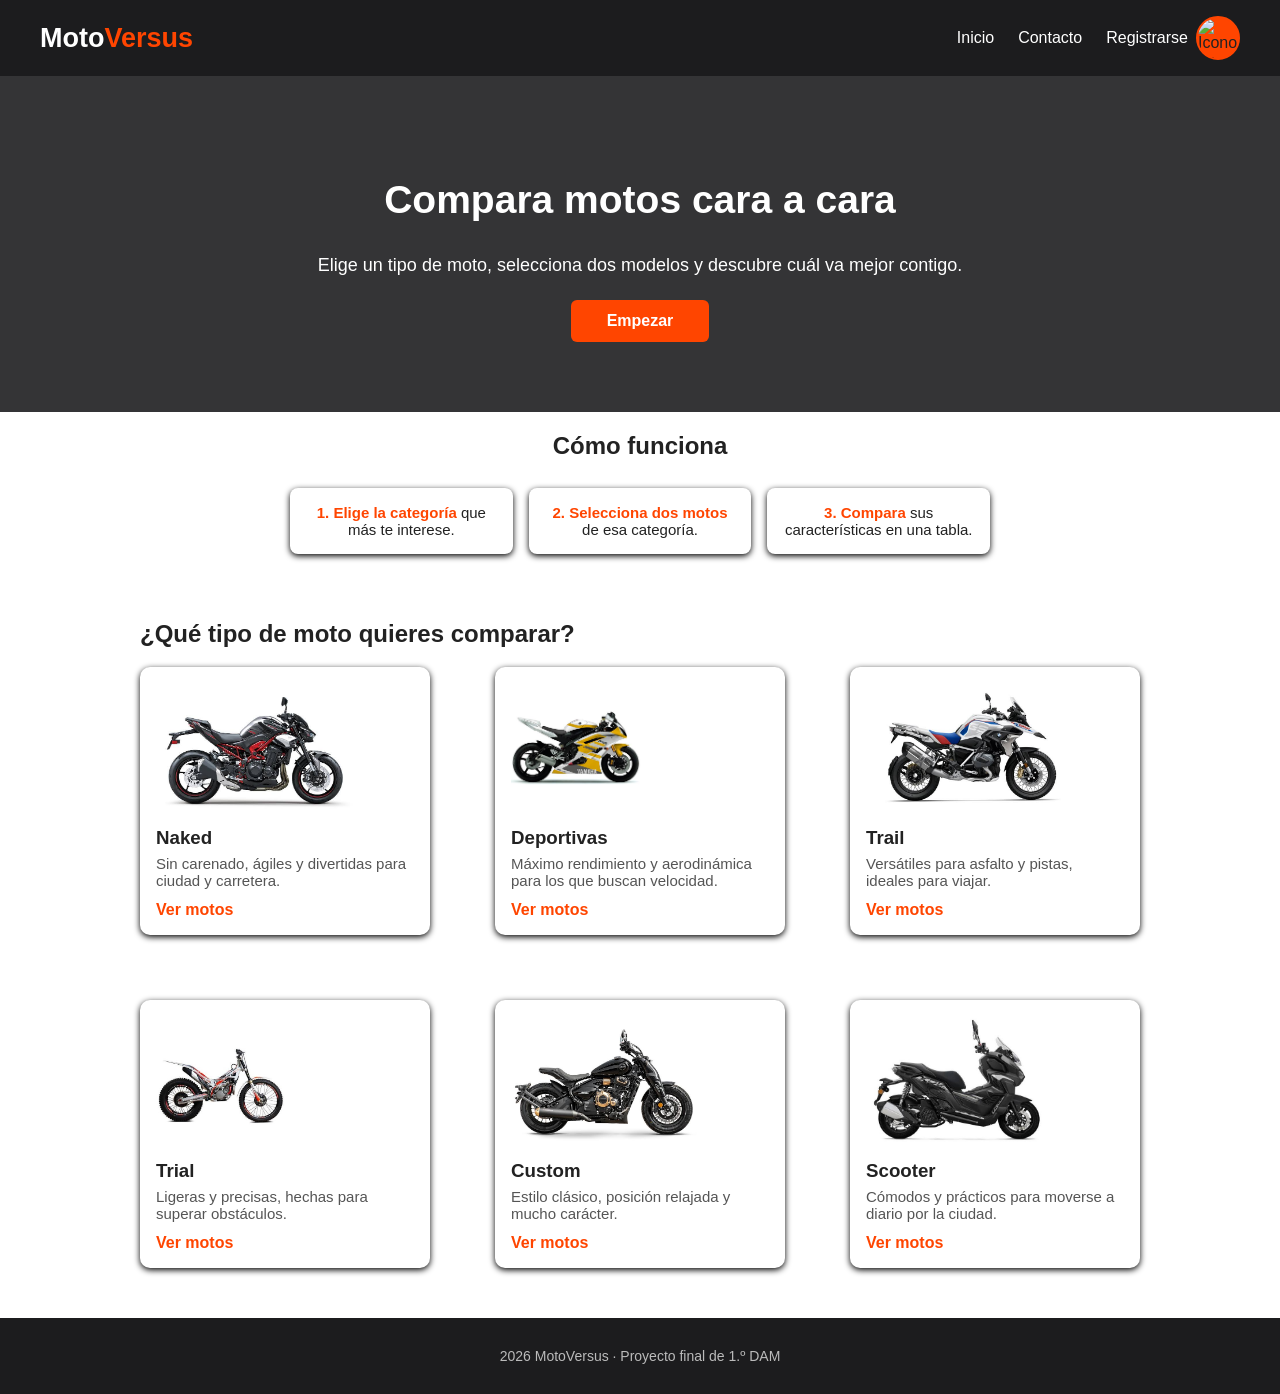
==== Comparador_Motos/index.html @ 123bb183 "Presentacion Beta" ====
<!doctype html>
<html lang="es">
  <head>
    <meta charset="utf-8" />
    <meta name="viewport" content="width=device-width, initial-scale=1" />
    <title>MotoVersus</title>
    <link rel="stylesheet" href="index.css" />
  </head>
  <body>
    <header class="cabecera">
      <h1 class="logo">Moto<span>Versus</span></h1>
      <nav>
        <a href="index.html">Inicio</a>
        <a href="contacto.html">Contacto</a>
        <a>Registrarse</a>
        <img src="../IMagenes/usuario.png" class="usuario" alt="Icono de usuario"></img>
      </nav>
    </header>

    <main>
      <div class="titulo">
        <h2>Compara motos cara a cara</h2>
        <p>Elige un tipo de moto, selecciona dos modelos y descubre cuál va mejor contigo.</p>
        <a class="boton" href="#categoria">Empezar</a>
      </div>

      <div class="pasos">
        <h2>Cómo funciona</h2>
        <ol>
          <li><strong>1. Elige la categoría</strong> que más te interese.</li>
          <li><strong>2. Selecciona dos motos</strong> de esa categoría.</li>
          <li><strong>3. Compara</strong> sus características en una tabla.</li>
        </ol>
      </div>

      <div id="categoria" class="categoria">
        <h2>¿Qué tipo de moto quieres comparar?</h2>
        <div class="rejilla">
          <div class="tarjeta">
            <img src="../Imagenes/Naked.jpeg" class="foto"></img>
            <h3>Naked</h3>
            <p>Sin carenado, ágiles y divertidas para ciudad y carretera.</p>
            <a href="naked.html">Ver motos</a>
          </div>
          <div class="tarjeta">
            <img src="../Imagenes/Deportiva.jpeg" class="foto"></img>
            <h3>Deportivas</h3>
            <p>Máximo rendimiento y aerodinámica para los que buscan velocidad.</p>
            <a href="deportivas.html">Ver motos</a>
          </div>
          <div class="tarjeta">
            <img src="../Imagenes/Trail.jpeg" class="foto"></img>
            <h3>Trail</h3>
            <p>Versátiles para asfalto y pistas, ideales para viajar.</p>
            <a href="trail.html">Ver motos</a>
          </div>
          <div class="tarjeta">
            <img src="../Imagenes/Trial.jpeg" class="foto"></img>
            <h3>Trial</h3>
            <p>Ligeras y precisas, hechas para superar obstáculos.</p>
            <a href="trial.html">Ver motos</a>
          </div>
          <div class="tarjeta">
            <img src="../Imagenes/Custom.jpeg" class="foto"></img>
            <h3>Custom</h3>
            <p>Estilo clásico, posición relajada y mucho carácter.</p>
            <a href="custom.html">Ver motos</a>
          </div>
          <div class="tarjeta">
            <img src="../Imagenes/Scooter.jpeg" class="foto"></img>
            <h3>Scooter</h3>
            <p>Cómodos y prácticos para moverse a diario por la ciudad.</p>
            <a href="scooter.html">Ver motos</a>
          </div>
        </div>
      </div>

    </main>

    <footer>
      <p>2026 MotoVersus · Proyecto final de 1.º DAM</p>
    </footer>
  </body>
</html>
---- Comparador_Motos/index.css ----
.cabecera {
  display: flex;
  justify-content: space-between;
  align-items: center;
  padding: 16px 40px;
  background: #1c1c1e;
}
.logo {
  margin: 0;
  color: white;
  font-size: 27px;
}
.logo span {
  color: orangered;
}
body {
  margin: 0;
  font-family: Arial, sans-serif;
  background: white;
  color: #222;
}
nav {
  display: flex;
  align-items: center;
}
nav a {
  color: white;
  text-decoration: none;
  margin-left: 24px;
}
.usuario {
  width: 40px;
  height: 40px;
  border: 2px solid orangered;
  border-radius: 50%;
  margin-left: 8px;
}
.usuario {
  background: orangered;
}

.titulo {
  text-align: center;
  padding: 70px 20px;
  background: #343436;
  color: white;
}
.titulo h2 {
  font-size: 39px;
}
.titulo p {
  font-size: 18px;
  margin: 0 0 24px;
  color: white;
}
.boton {
  display: inline-block;
  padding: 12px 36px;
  background: orangered;
  color: white;
  text-decoration: none;
  border-radius: 6px;
  font-weight: bold;
}

.pasos h2 {
  text-align: center;
  margin-bottom: 28px;
}
.pasos li {
  flex: 1;
  background: #fff;
  padding: 16px;
  border-radius: 8px;
  text-align: center;
  font-size: 15px;
  box-shadow: 0 2px 6px black;
}
.pasos strong {
  color: orangered;
}
.categoria {
  max-width: 1000px;
  margin: auto;
  padding: 30px 20px 50px;
}

.rejilla {
  display: grid;
  grid-template-columns: repeat(3, 1fr);
  gap: 65px;
}

.tarjeta {
  background: white;
  padding: 16px;
  border-radius: 10px;
  box-shadow: 0 2px 6px black;
}
.tarjeta .foto {
  height: 130px;
  background: white;
  color: gray;
  border-radius: 6px;
  display: flex;
  justify-content: center;
  align-items: center;
}
.tarjeta h3 {
  margin: 14px 0 6px;
}
.tarjeta p {
  margin: 0 0 12px;
  font-size: 15px;
  color: #555;
}
.tarjeta a {
  color: orangered;
  font-weight: bold;
  text-decoration: none;
}

.pasos {
  max-width: 700px;
  margin: 0 auto;
}
.pasos ol {
  list-style: none;
  padding: 0;
  display: flex;
  gap: 16px;
}

footer {
  text-align: center;
  padding: 16px;
  background: #1c1c1e;
  color: #bbb;
  font-size: 14px;
}
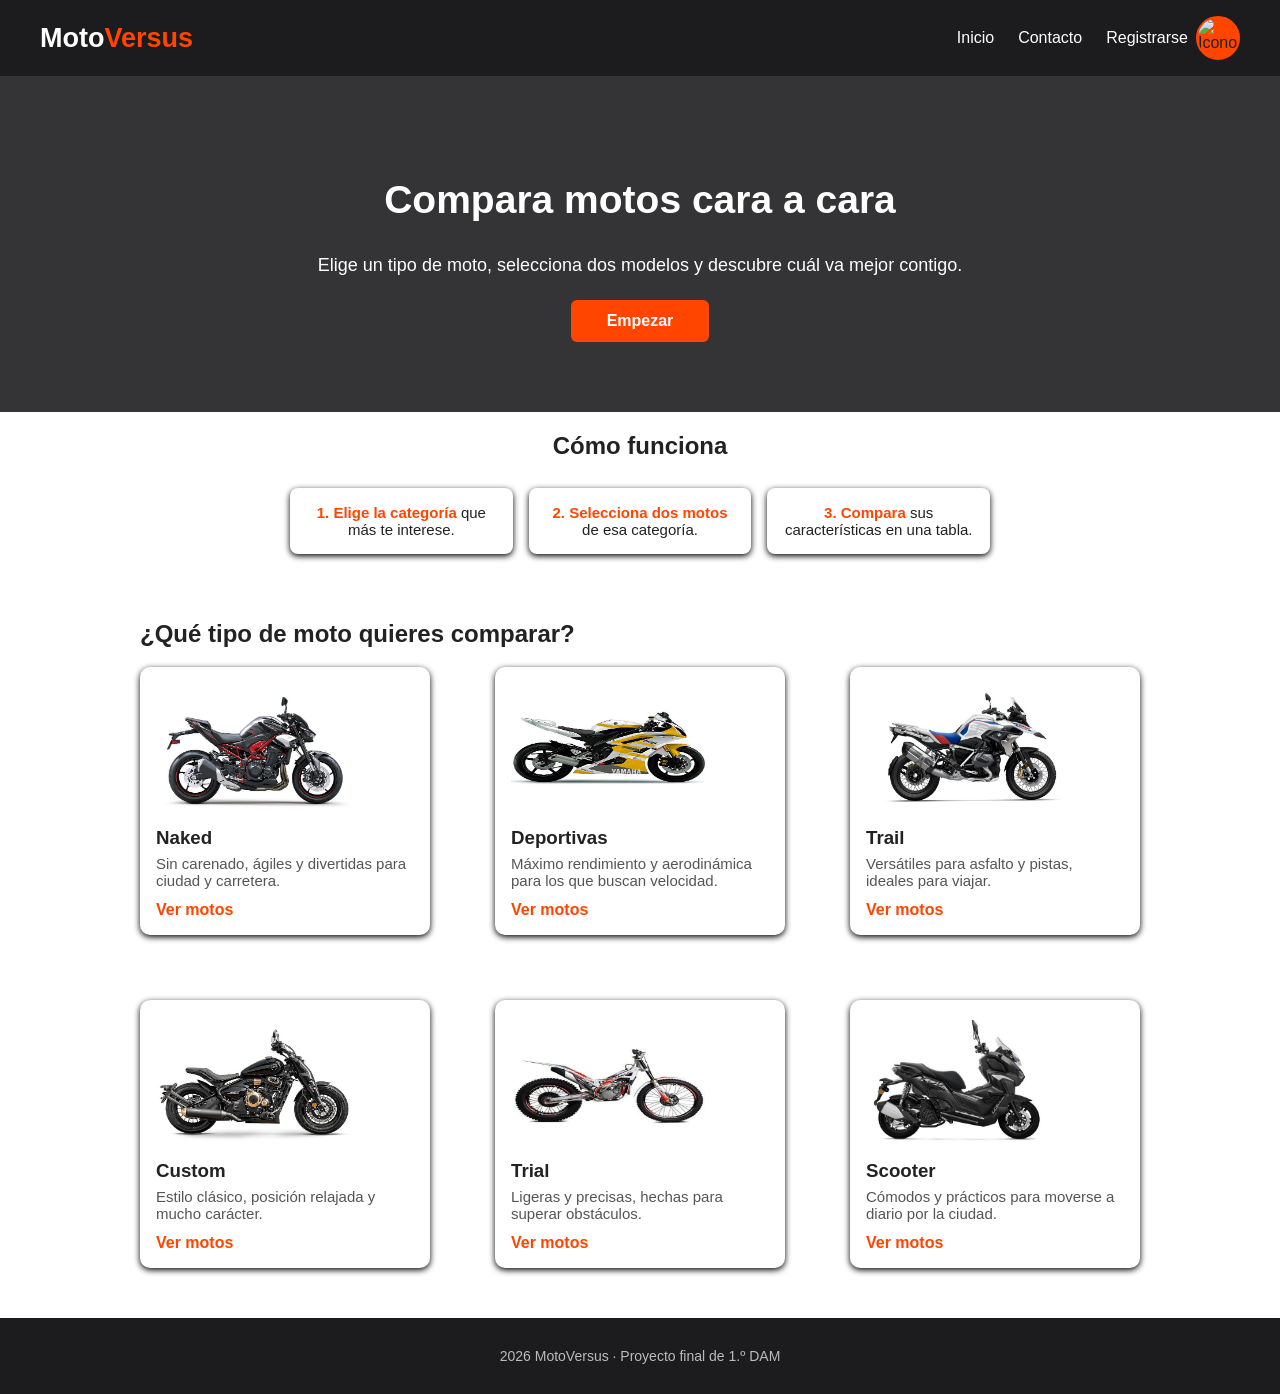
==== commit 34a0afb3: "docs:Se ajustan las medidas de las fotos (Posible cambio de fotos" ====
--- a/Comparador_Motos/index.html
+++ b/Comparador_Motos/index.html
@@ -27,20 +27,20 @@
       <div class="pasos">
         <h2>Cómo funciona</h2>
         <ol>
-          <li><strong>1. Elige la categoría</strong> que más te interese.</li>
-          <li><strong>2. Selecciona dos motos</strong> de esa categoría.</li>
-          <li><strong>3. Compara</strong> sus características en una tabla.</li>
+          <li><span>1. Elige la categoría</span> que más te interese.</li>
+          <li><span>2. Selecciona dos motos</span> de esa categoría.</li>
+          <li><span>3. Compara</span> sus características en una tabla.</li>
         </ol>
       </div>
 
       <div id="categoria" class="categoria">
         <h2>¿Qué tipo de moto quieres comparar?</h2>
-        <div class="rejilla">
+        <div class="tabla">
           <div class="tarjeta">
             <img src="../Imagenes/Naked.jpeg" class="foto"></img>
             <h3>Naked</h3>
             <p>Sin carenado, ágiles y divertidas para ciudad y carretera.</p>
-            <a href="naked.html">Ver motos</a>
+            <a href="nakeds.html">Ver motos</a>
           </div>
           <div class="tarjeta">
             <img src="../Imagenes/Deportiva.jpeg" class="foto"></img>
@@ -55,16 +55,16 @@
             <a href="trail.html">Ver motos</a>
           </div>
           <div class="tarjeta">
+            <img src="../Imagenes/Custom.jpeg" class="foto"></img>
+            <h3>Custom</h3>
+            <p>Estilo clásico, posición relajada y mucho carácter.</p>
+            <a href="custom.html">Ver motos</a>
+          </div>
+          <div class="tarjeta">
             <img src="../Imagenes/Trial.jpeg" class="foto"></img>
             <h3>Trial</h3>
             <p>Ligeras y precisas, hechas para superar obstáculos.</p>
             <a href="trial.html">Ver motos</a>
-          </div>
-          <div class="tarjeta">
-            <img src="../Imagenes/Custom.jpeg" class="foto"></img>
-            <h3>Custom</h3>
-            <p>Estilo clásico, posición relajada y mucho carácter.</p>
-            <a href="custom.html">Ver motos</a>
           </div>
           <div class="tarjeta">
             <img src="../Imagenes/Scooter.jpeg" class="foto"></img>
--- a/Comparador_Motos/index.css
+++ b/Comparador_Motos/index.css
@@ -4,20 +4,6 @@
   align-items: center;
   padding: 16px 40px;
   background: #1c1c1e;
-}
-.logo {
-  margin: 0;
-  color: white;
-  font-size: 27px;
-}
-.logo span {
-  color: orangered;
-}
-body {
-  margin: 0;
-  font-family: Arial, sans-serif;
-  background: white;
-  color: #222;
 }
 nav {
   display: flex;
@@ -28,15 +14,27 @@
   text-decoration: none;
   margin-left: 24px;
 }
+.logo {
+  margin: 0;
+  color: white;
+  font-size: 27px;
+}
+.logo span {
+  color: orangered;
+}
 .usuario {
   width: 40px;
   height: 40px;
   border: 2px solid orangered;
   border-radius: 50%;
   margin-left: 8px;
+  background: orangered;
 }
-.usuario {
-  background: orangered;
+body {
+  margin: 0;
+  font-family: Arial, sans-serif;
+  background: white;
+  color: #222;
 }
 
 .titulo {
@@ -62,7 +60,16 @@
   border-radius: 6px;
   font-weight: bold;
 }
-
+.pasos {
+  max-width: 700px;
+  margin: 0 auto;
+}
+.pasos ol {
+  list-style: none;
+  padding: 0;
+  display: flex;
+  gap: 16px;
+}
 .pasos h2 {
   text-align: center;
   margin-bottom: 28px;
@@ -76,28 +83,36 @@
   font-size: 15px;
   box-shadow: 0 2px 6px black;
 }
-.pasos strong {
+.pasos span {
   color: orangered;
+  font-weight: bold;
 }
 .categoria {
   max-width: 1000px;
   margin: auto;
   padding: 30px 20px 50px;
 }
-
-.rejilla {
+.tabla {
   display: grid;
-  grid-template-columns: repeat(3, 1fr);
+  grid-template-columns: repeat(1, 1fr);
   gap: 65px;
+}@media (min-width: 576px) {
+.tabla {
+  grid-template-columns: repeat(2, 1fr);
 }
-
+@media (min-width: 1024px) {
+  .tabla {
+    grid-template-columns: repeat(3, 1fr);
+}
+}
+/* Establecer medidas y con otra llavecilla poner el estilo para esass medidas */
 .tarjeta {
   background: white;
   padding: 16px;
   border-radius: 10px;
   box-shadow: 0 2px 6px black;
 }
-.tarjeta .foto {
+.foto {
   height: 130px;
   background: white;
   color: gray;
@@ -119,18 +134,6 @@
   font-weight: bold;
   text-decoration: none;
 }
-
-.pasos {
-  max-width: 700px;
-  margin: 0 auto;
-}
-.pasos ol {
-  list-style: none;
-  padding: 0;
-  display: flex;
-  gap: 16px;
-}
-
 footer {
   text-align: center;
   padding: 16px;
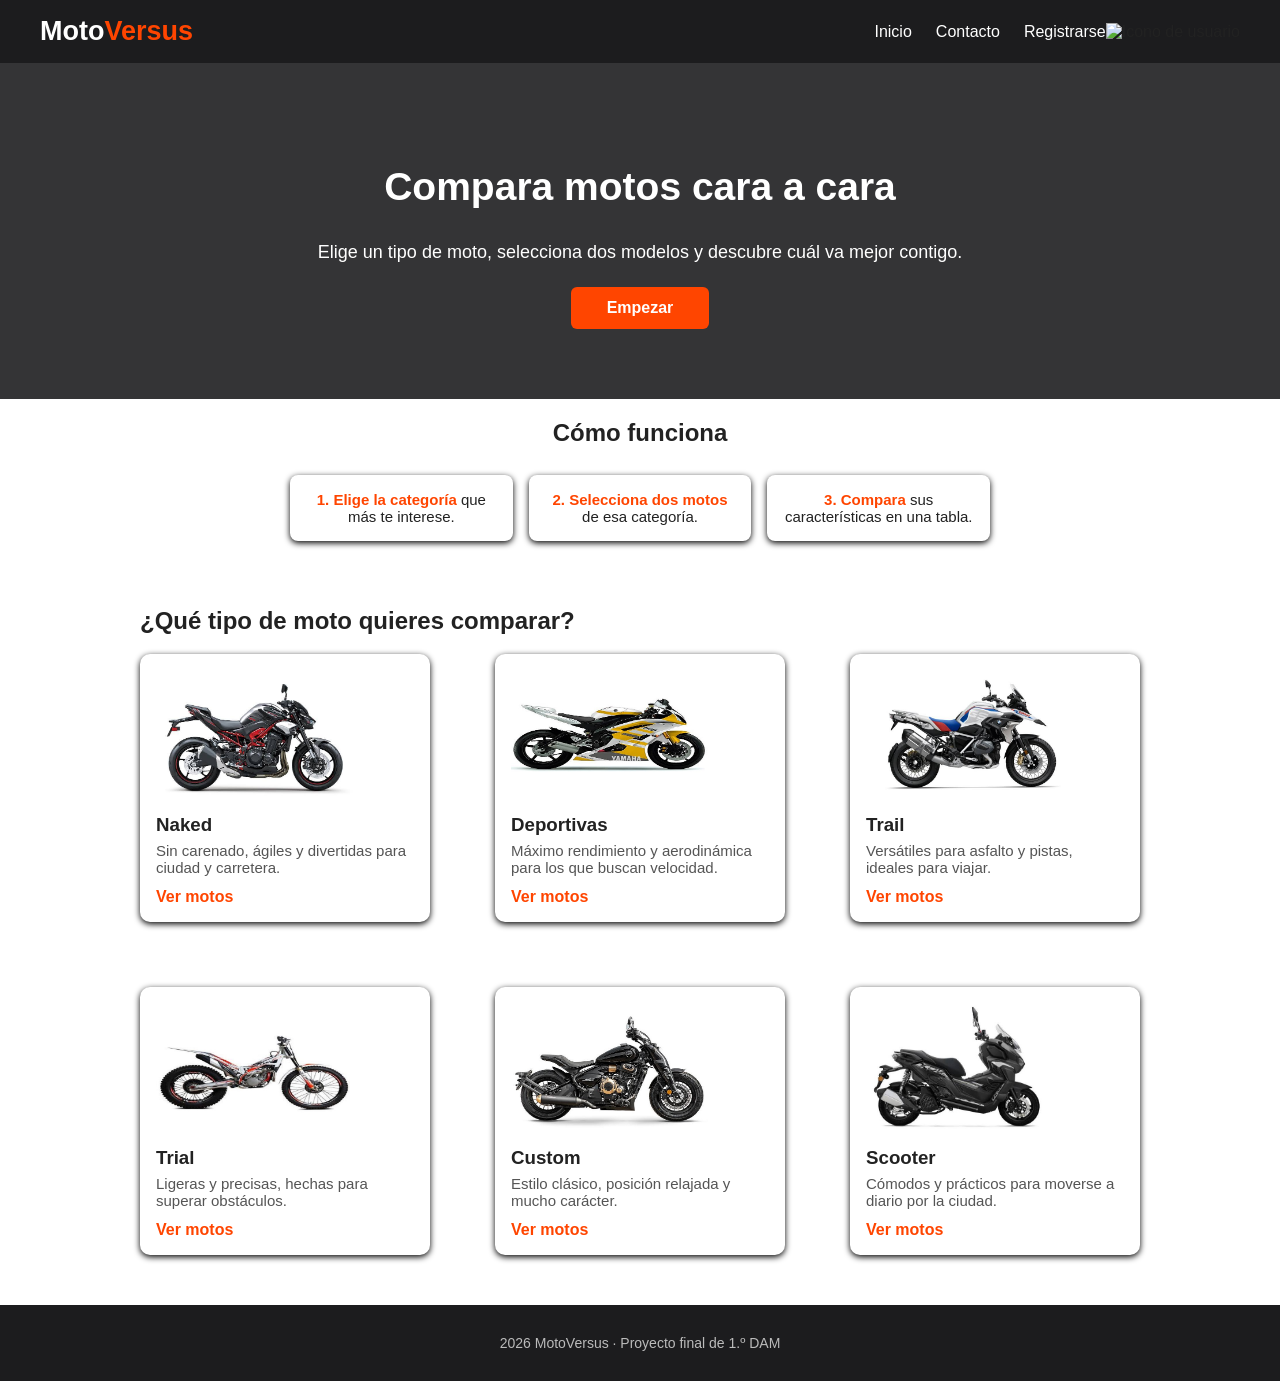
==== commit eee9ef25: "docs: Borrado de archivos que se colaron de programacion" ====
--- a/Comparador_Motos/index.html
+++ b/Comparador_Motos/index.html
@@ -13,7 +13,7 @@
         <a href="index.html">Inicio</a>
         <a href="contacto.html">Contacto</a>
         <a>Registrarse</a>
-        <img src="../IMagenes/usuario.png" class="usuario" alt="Icono de usuario"></img>
+        <img src="../IMagenes/usuario.png"  alt="Icono de usuario"></img>
       </nav>
     </header>
 
@@ -27,20 +27,20 @@
       <div class="pasos">
         <h2>Cómo funciona</h2>
         <ol>
-          <li><span>1. Elige la categoría</span> que más te interese.</li>
-          <li><span>2. Selecciona dos motos</span> de esa categoría.</li>
-          <li><span>3. Compara</span> sus características en una tabla.</li>
+          <li><strong>1. Elige la categoría</strong> que más te interese.</li>
+          <li><strong>2. Selecciona dos motos</strong> de esa categoría.</li>
+          <li><strong>3. Compara</strong> sus características en una tabla.</li>
         </ol>
       </div>
 
       <div id="categoria" class="categoria">
         <h2>¿Qué tipo de moto quieres comparar?</h2>
-        <div class="tabla">
+        <div class="rejilla">
           <div class="tarjeta">
             <img src="../Imagenes/Naked.jpeg" class="foto"></img>
             <h3>Naked</h3>
             <p>Sin carenado, ágiles y divertidas para ciudad y carretera.</p>
-            <a href="nakeds.html">Ver motos</a>
+            <a href="naked.html">Ver motos</a>
           </div>
           <div class="tarjeta">
             <img src="../Imagenes/Deportiva.jpeg" class="foto"></img>
@@ -55,16 +55,16 @@
             <a href="trail.html">Ver motos</a>
           </div>
           <div class="tarjeta">
+            <img src="../Imagenes/Trial.jpeg" class="foto"></img>
+            <h3>Trial</h3>
+            <p>Ligeras y precisas, hechas para superar obstáculos.</p>
+            <a href="trial.html">Ver motos</a>
+          </div>
+          <div class="tarjeta">
             <img src="../Imagenes/Custom.jpeg" class="foto"></img>
             <h3>Custom</h3>
             <p>Estilo clásico, posición relajada y mucho carácter.</p>
             <a href="custom.html">Ver motos</a>
-          </div>
-          <div class="tarjeta">
-            <img src="../Imagenes/Trial.jpeg" class="foto"></img>
-            <h3>Trial</h3>
-            <p>Ligeras y precisas, hechas para superar obstáculos.</p>
-            <a href="trial.html">Ver motos</a>
           </div>
           <div class="tarjeta">
             <img src="../Imagenes/Scooter.jpeg" class="foto"></img>
--- a/Comparador_Motos/index.css
+++ b/Comparador_Motos/index.css
@@ -4,6 +4,20 @@
   align-items: center;
   padding: 16px 40px;
   background: #1c1c1e;
+}
+.logo {
+  margin: 0;
+  color: white;
+  font-size: 27px;
+}
+.logo span {
+  color: orangered;
+}
+body {
+  margin: 0;
+  font-family: Arial, sans-serif;
+  background: white;
+  color: #222;
 }
 nav {
   display: flex;
@@ -14,27 +28,15 @@
   text-decoration: none;
   margin-left: 24px;
 }
-.logo {
-  margin: 0;
-  color: white;
-  font-size: 27px;
-}
-.logo span {
-  color: orangered;
-}
 .usuario {
   width: 40px;
   height: 40px;
   border: 2px solid orangered;
   border-radius: 50%;
   margin-left: 8px;
+}
+.usuario {
   background: orangered;
-}
-body {
-  margin: 0;
-  font-family: Arial, sans-serif;
-  background: white;
-  color: #222;
 }
 
 .titulo {
@@ -60,16 +62,7 @@
   border-radius: 6px;
   font-weight: bold;
 }
-.pasos {
-  max-width: 700px;
-  margin: 0 auto;
-}
-.pasos ol {
-  list-style: none;
-  padding: 0;
-  display: flex;
-  gap: 16px;
-}
+
 .pasos h2 {
   text-align: center;
   margin-bottom: 28px;
@@ -83,36 +76,27 @@
   font-size: 15px;
   box-shadow: 0 2px 6px black;
 }
-.pasos span {
+.pasos strong {
   color: orangered;
-  font-weight: bold;
 }
 .categoria {
   max-width: 1000px;
   margin: auto;
   padding: 30px 20px 50px;
 }
-.tabla {
+
+.rejilla {
   display: grid;
-  grid-template-columns: repeat(1, 1fr);
+  grid-template-columns: repeat(3, 1fr);
   gap: 65px;
-}@media (min-width: 576px) {
-.tabla {
-  grid-template-columns: repeat(2, 1fr);
 }
-@media (min-width: 1024px) {
-  .tabla {
-    grid-template-columns: repeat(3, 1fr);
-}
-}
-/* Establecer medidas y con otra llavecilla poner el estilo para esass medidas */
 .tarjeta {
   background: white;
   padding: 16px;
   border-radius: 10px;
   box-shadow: 0 2px 6px black;
 }
-.foto {
+.tarjeta .foto {
   height: 130px;
   background: white;
   color: gray;
@@ -134,6 +118,17 @@
   font-weight: bold;
   text-decoration: none;
 }
+
+.pasos {
+  max-width: 700px;
+  margin: 0 auto;
+}
+.pasos ol {
+  list-style: none;
+  padding: 0;
+  display: flex;
+  gap: 16px;
+}
 footer {
   text-align: center;
   padding: 16px;
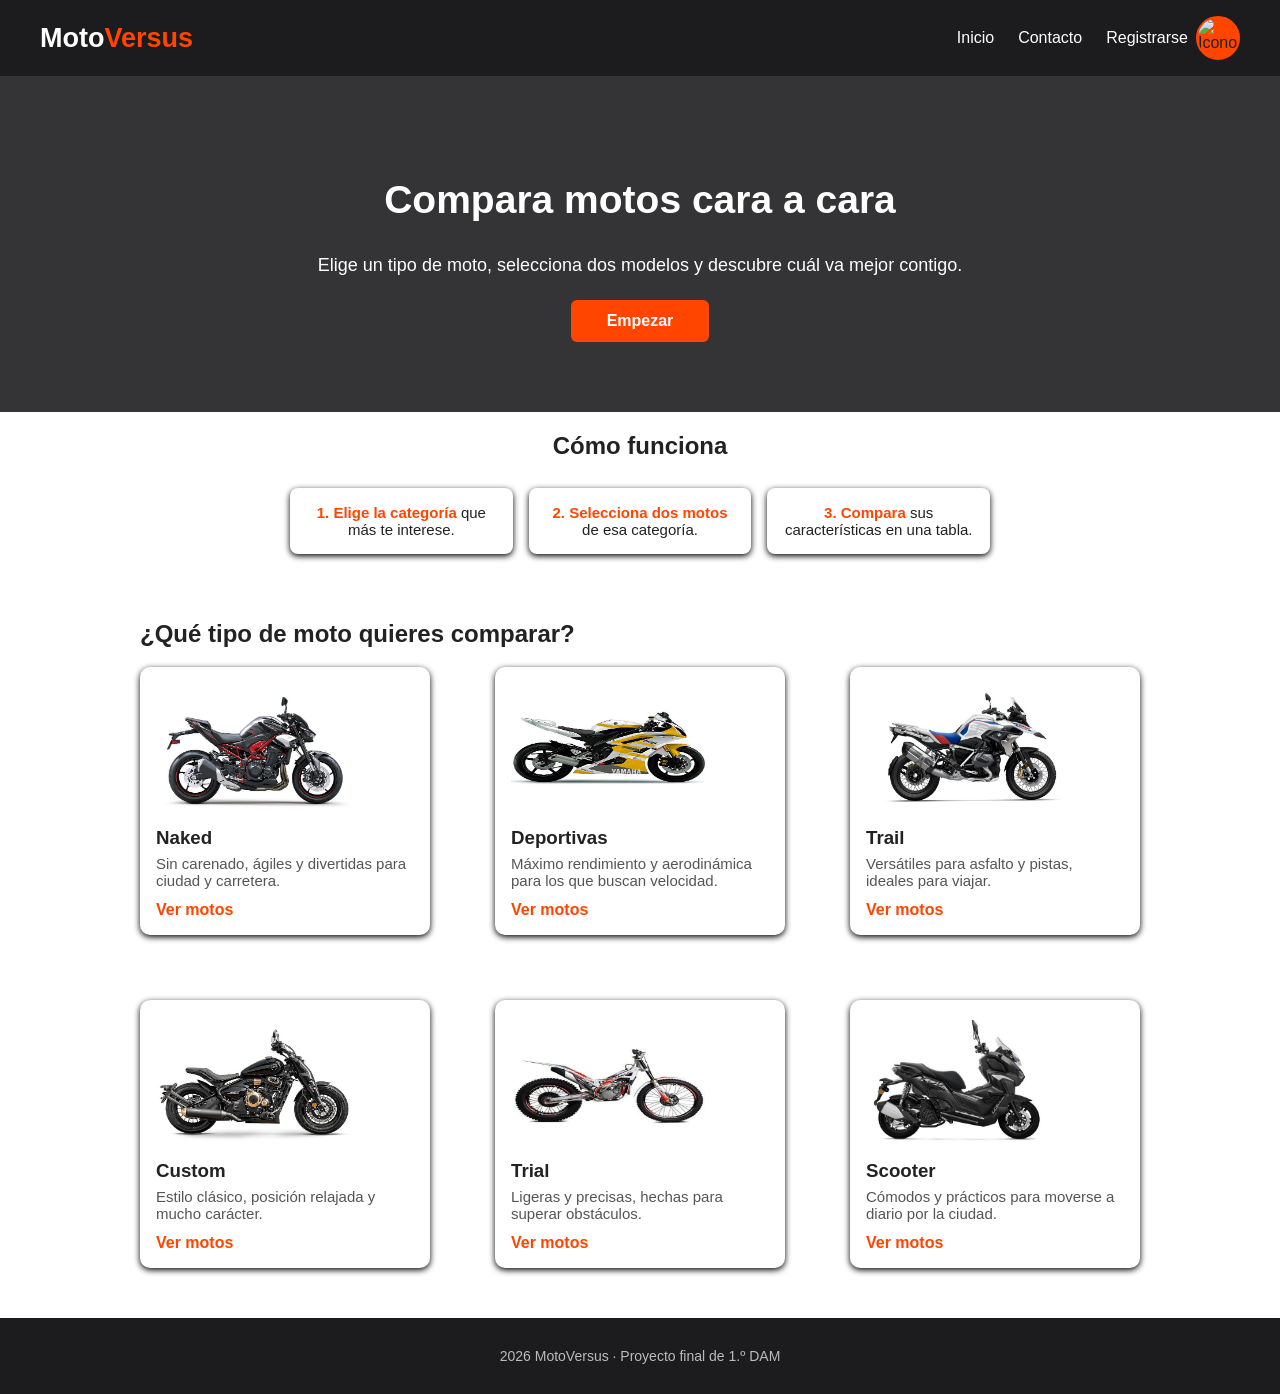
==== commit 1f909dfd: "docs: Empieza el html del comparador" ====
--- a/Comparador_Motos/index.html
+++ b/Comparador_Motos/index.html
@@ -13,7 +13,7 @@
         <a href="index.html">Inicio</a>
         <a href="contacto.html">Contacto</a>
         <a>Registrarse</a>
-        <img src="../IMagenes/usuario.png"  alt="Icono de usuario"></img>
+        <img src="../IMagenes/usuario.png" class="usuario" alt="Icono de usuario"></img>
       </nav>
     </header>
 
@@ -23,24 +23,25 @@
         <p>Elige un tipo de moto, selecciona dos modelos y descubre cuál va mejor contigo.</p>
         <a class="boton" href="#categoria">Empezar</a>
       </div>
+    </main>
 
-      <div class="pasos">
+      <article class="pasos">
         <h2>Cómo funciona</h2>
         <ol>
-          <li><strong>1. Elige la categoría</strong> que más te interese.</li>
-          <li><strong>2. Selecciona dos motos</strong> de esa categoría.</li>
-          <li><strong>3. Compara</strong> sus características en una tabla.</li>
+          <li><span>1. Elige la categoría</span> que más te interese.</li>
+          <li><span>2. Selecciona dos motos</span> de esa categoría.</li>
+          <li><span>3. Compara</span> sus características en una tabla.</li>
         </ol>
-      </div>
+      </article>
 
-      <div id="categoria" class="categoria">
+      <article id="categoria" class="categoria">
         <h2>¿Qué tipo de moto quieres comparar?</h2>
-        <div class="rejilla">
+        <div class="tabla">
           <div class="tarjeta">
             <img src="../Imagenes/Naked.jpeg" class="foto"></img>
             <h3>Naked</h3>
             <p>Sin carenado, ágiles y divertidas para ciudad y carretera.</p>
-            <a href="naked.html">Ver motos</a>
+            <a href="nakeds.html">Ver motos</a>
           </div>
           <div class="tarjeta">
             <img src="../Imagenes/Deportiva.jpeg" class="foto"></img>
@@ -55,16 +56,16 @@
             <a href="trail.html">Ver motos</a>
           </div>
           <div class="tarjeta">
+            <img src="../Imagenes/Custom.jpeg" class="foto"></img>
+            <h3>Custom</h3>
+            <p>Estilo clásico, posición relajada y mucho carácter.</p>
+            <a href="custom.html">Ver motos</a>
+          </div>
+          <div class="tarjeta">
             <img src="../Imagenes/Trial.jpeg" class="foto"></img>
             <h3>Trial</h3>
             <p>Ligeras y precisas, hechas para superar obstáculos.</p>
             <a href="trial.html">Ver motos</a>
-          </div>
-          <div class="tarjeta">
-            <img src="../Imagenes/Custom.jpeg" class="foto"></img>
-            <h3>Custom</h3>
-            <p>Estilo clásico, posición relajada y mucho carácter.</p>
-            <a href="custom.html">Ver motos</a>
           </div>
           <div class="tarjeta">
             <img src="../Imagenes/Scooter.jpeg" class="foto"></img>
@@ -73,9 +74,8 @@
             <a href="scooter.html">Ver motos</a>
           </div>
         </div>
-      </div>
+      </article>
 
-    </main>
 
     <footer>
       <p>2026 MotoVersus · Proyecto final de 1.º DAM</p>
--- a/Comparador_Motos/index.css
+++ b/Comparador_Motos/index.css
@@ -4,20 +4,6 @@
   align-items: center;
   padding: 16px 40px;
   background: #1c1c1e;
-}
-.logo {
-  margin: 0;
-  color: white;
-  font-size: 27px;
-}
-.logo span {
-  color: orangered;
-}
-body {
-  margin: 0;
-  font-family: Arial, sans-serif;
-  background: white;
-  color: #222;
 }
 nav {
   display: flex;
@@ -28,15 +14,27 @@
   text-decoration: none;
   margin-left: 24px;
 }
+.logo {
+  margin: 0;
+  color: white;
+  font-size: 27px;
+}
+.logo span {
+  color: orangered;
+}
 .usuario {
   width: 40px;
   height: 40px;
   border: 2px solid orangered;
   border-radius: 50%;
   margin-left: 8px;
+  background: orangered;
 }
-.usuario {
-  background: orangered;
+body {
+  margin: 0;
+  font-family: Arial, sans-serif;
+  background: white;
+  color: #222;
 }
 
 .titulo {
@@ -62,7 +60,16 @@
   border-radius: 6px;
   font-weight: bold;
 }
-
+.pasos {
+  max-width: 700px;
+  margin: 0 auto;
+}
+.pasos ol {
+  list-style: none;
+  padding: 0;
+  display: flex;
+  gap: 16px;
+}
 .pasos h2 {
   text-align: center;
   margin-bottom: 28px;
@@ -76,19 +83,29 @@
   font-size: 15px;
   box-shadow: 0 2px 6px black;
 }
-.pasos strong {
+.pasos span {
   color: orangered;
+  font-weight: bold;
 }
 .categoria {
   max-width: 1000px;
   margin: auto;
   padding: 30px 20px 50px;
 }
-
-.rejilla {
+.tabla {
   display: grid;
-  grid-template-columns: repeat(3, 1fr);
+  grid-template-columns: repeat(1, 1fr);
   gap: 65px;
+}
+@media (min-width: 576px) {
+  .tabla {
+    grid-template-columns: repeat(2, 1fr);
+  }
+}
+@media (min-width: 1024px) {
+  .tabla {
+    grid-template-columns: repeat(3, 1fr);
+  }
 }
 .tarjeta {
   background: white;
@@ -96,7 +113,7 @@
   border-radius: 10px;
   box-shadow: 0 2px 6px black;
 }
-.tarjeta .foto {
+.foto {
   height: 130px;
   background: white;
   color: gray;
@@ -118,17 +135,6 @@
   font-weight: bold;
   text-decoration: none;
 }
-
-.pasos {
-  max-width: 700px;
-  margin: 0 auto;
-}
-.pasos ol {
-  list-style: none;
-  padding: 0;
-  display: flex;
-  gap: 16px;
-}
 footer {
   text-align: center;
   padding: 16px;
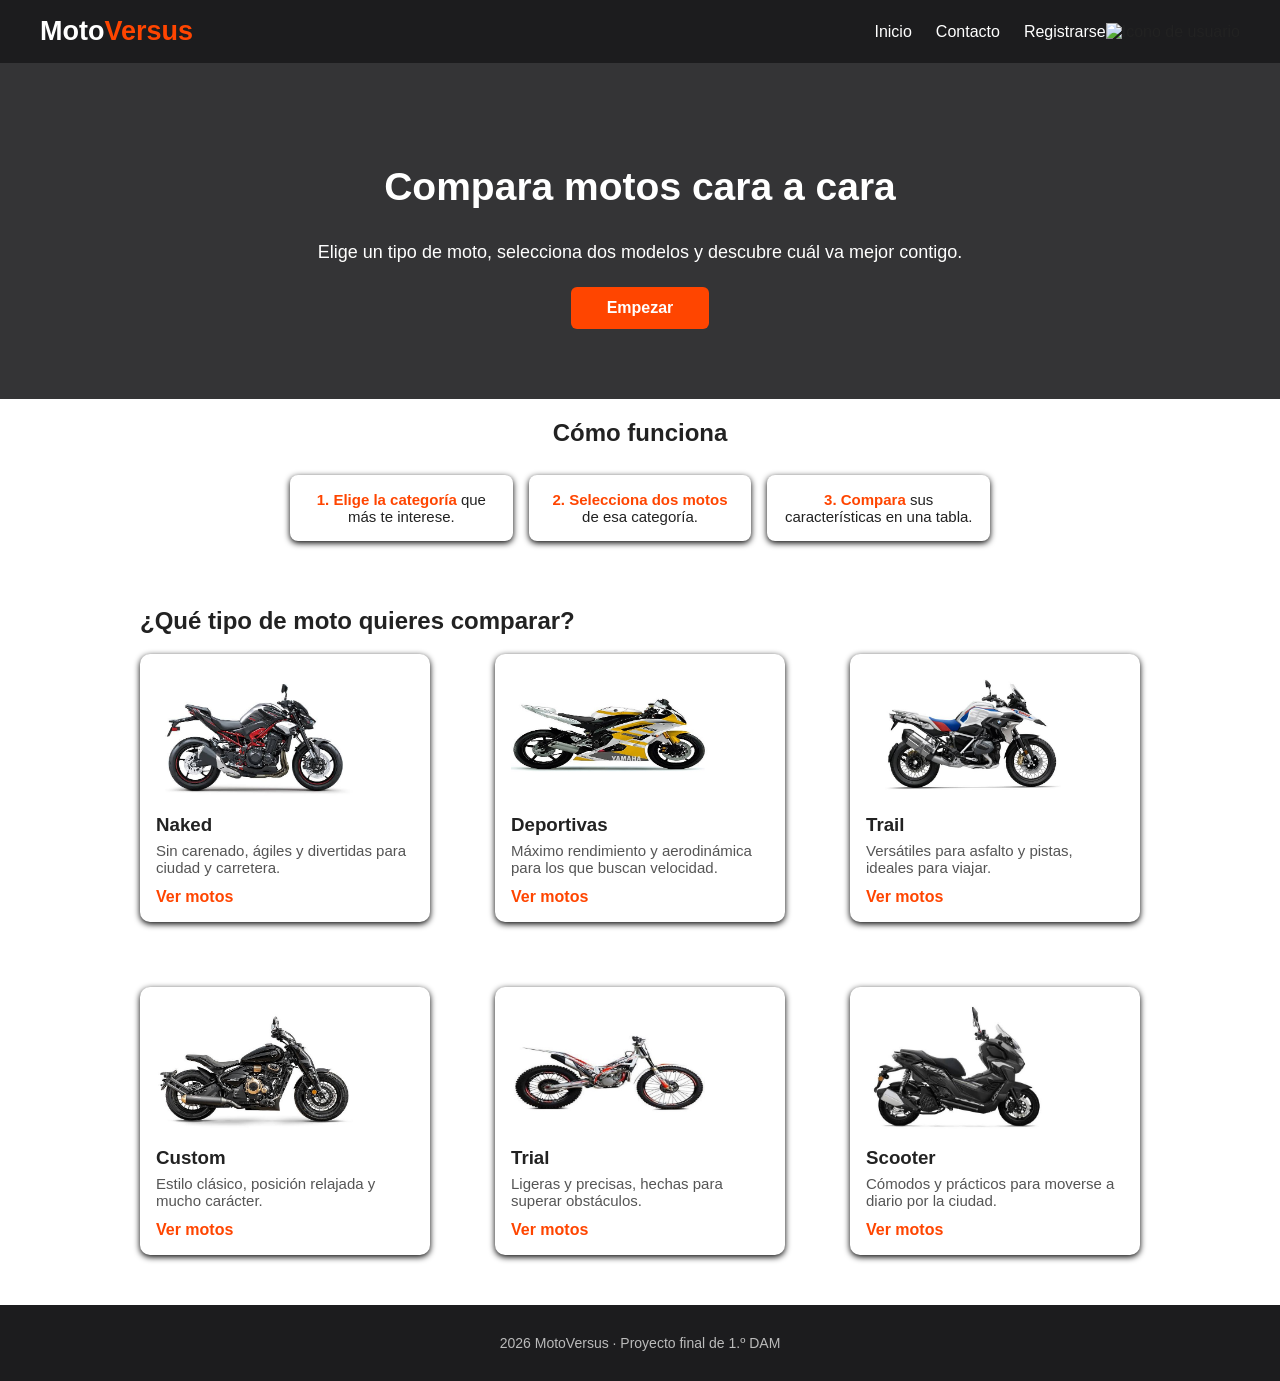
==== commit 38fb381d: "docs:Conflicto de archivos arreglado" ====
--- a/Comparador_Motos/index.html
+++ b/Comparador_Motos/index.html
@@ -13,7 +13,7 @@
         <a href="index.html">Inicio</a>
         <a href="contacto.html">Contacto</a>
         <a>Registrarse</a>
-        <img src="../IMagenes/usuario.png" class="usuario" alt="Icono de usuario"></img>
+        <img src="../IMagenes/usuario.png"  alt="Icono de usuario"></img>
       </nav>
     </header>
 
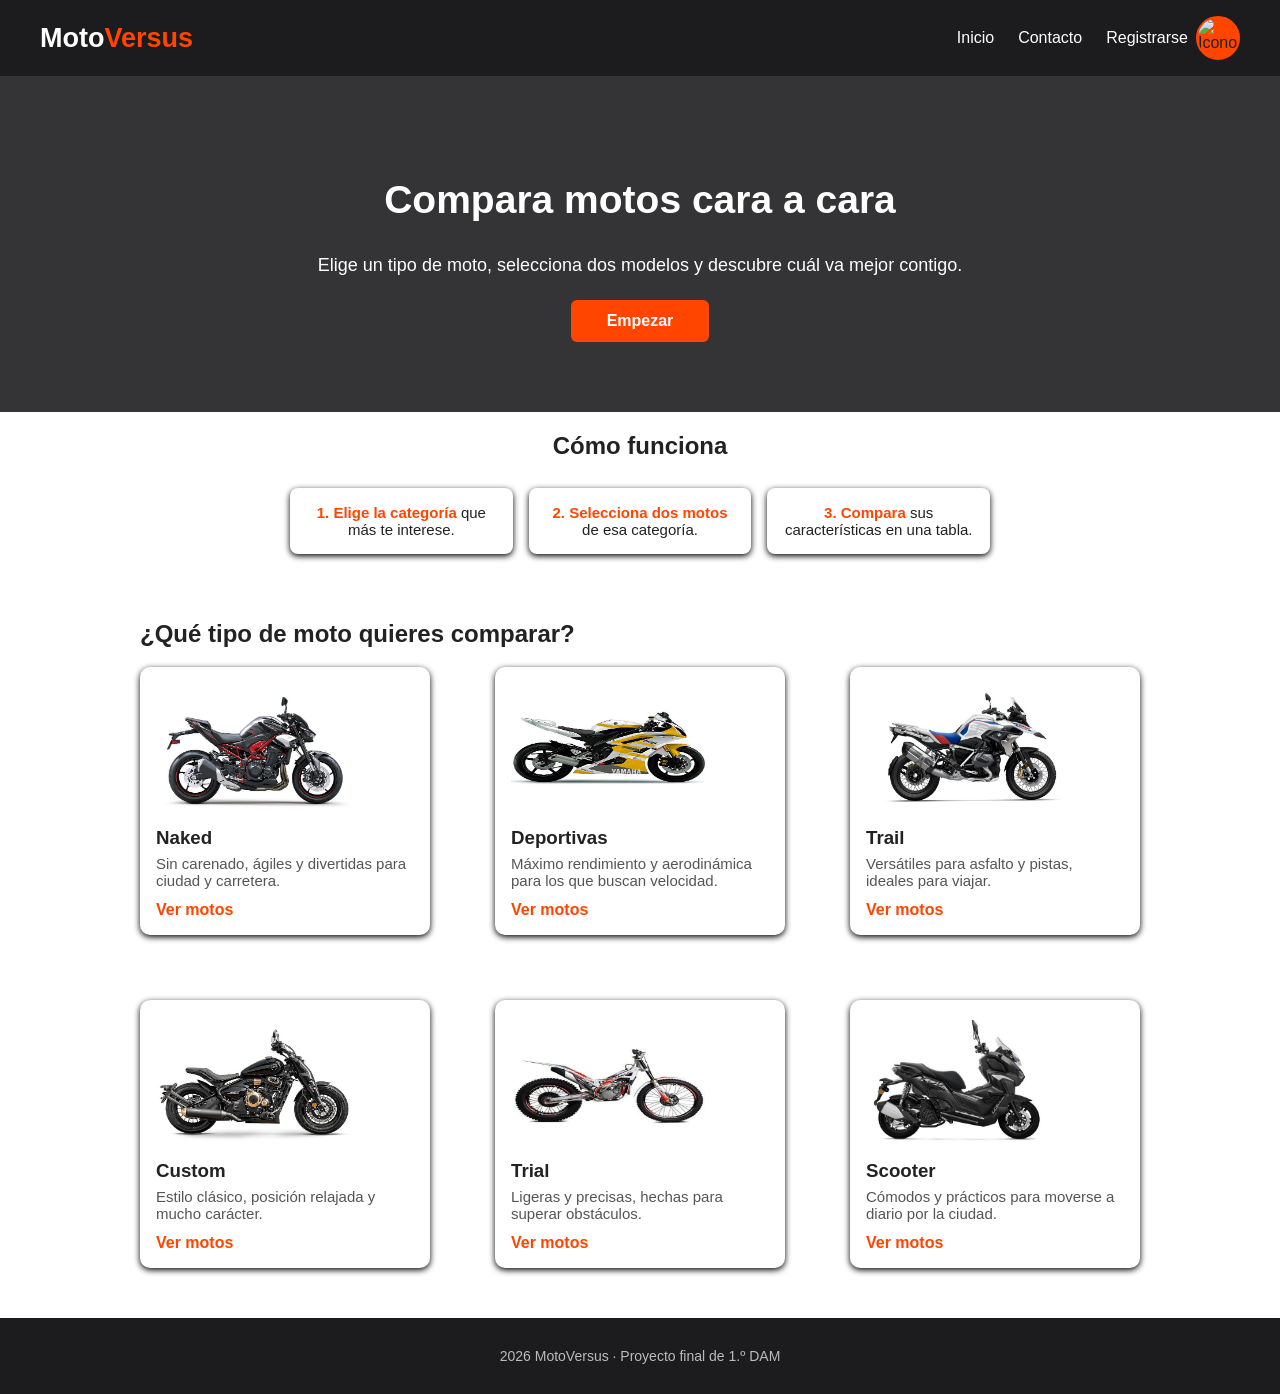
==== commit bf3f06ec: "docs: Se hace la cabezera" ====
--- a/Comparador_Motos/index.html
+++ b/Comparador_Motos/index.html
@@ -13,7 +13,7 @@
         <a href="index.html">Inicio</a>
         <a href="contacto.html">Contacto</a>
         <a>Registrarse</a>
-        <img src="../IMagenes/usuario.png"  alt="Icono de usuario"></img>
+        <img class="usuario" src="../IMagenes/usuario.png"  alt="Icono de usuario"></img>
       </nav>
     </header>
 
